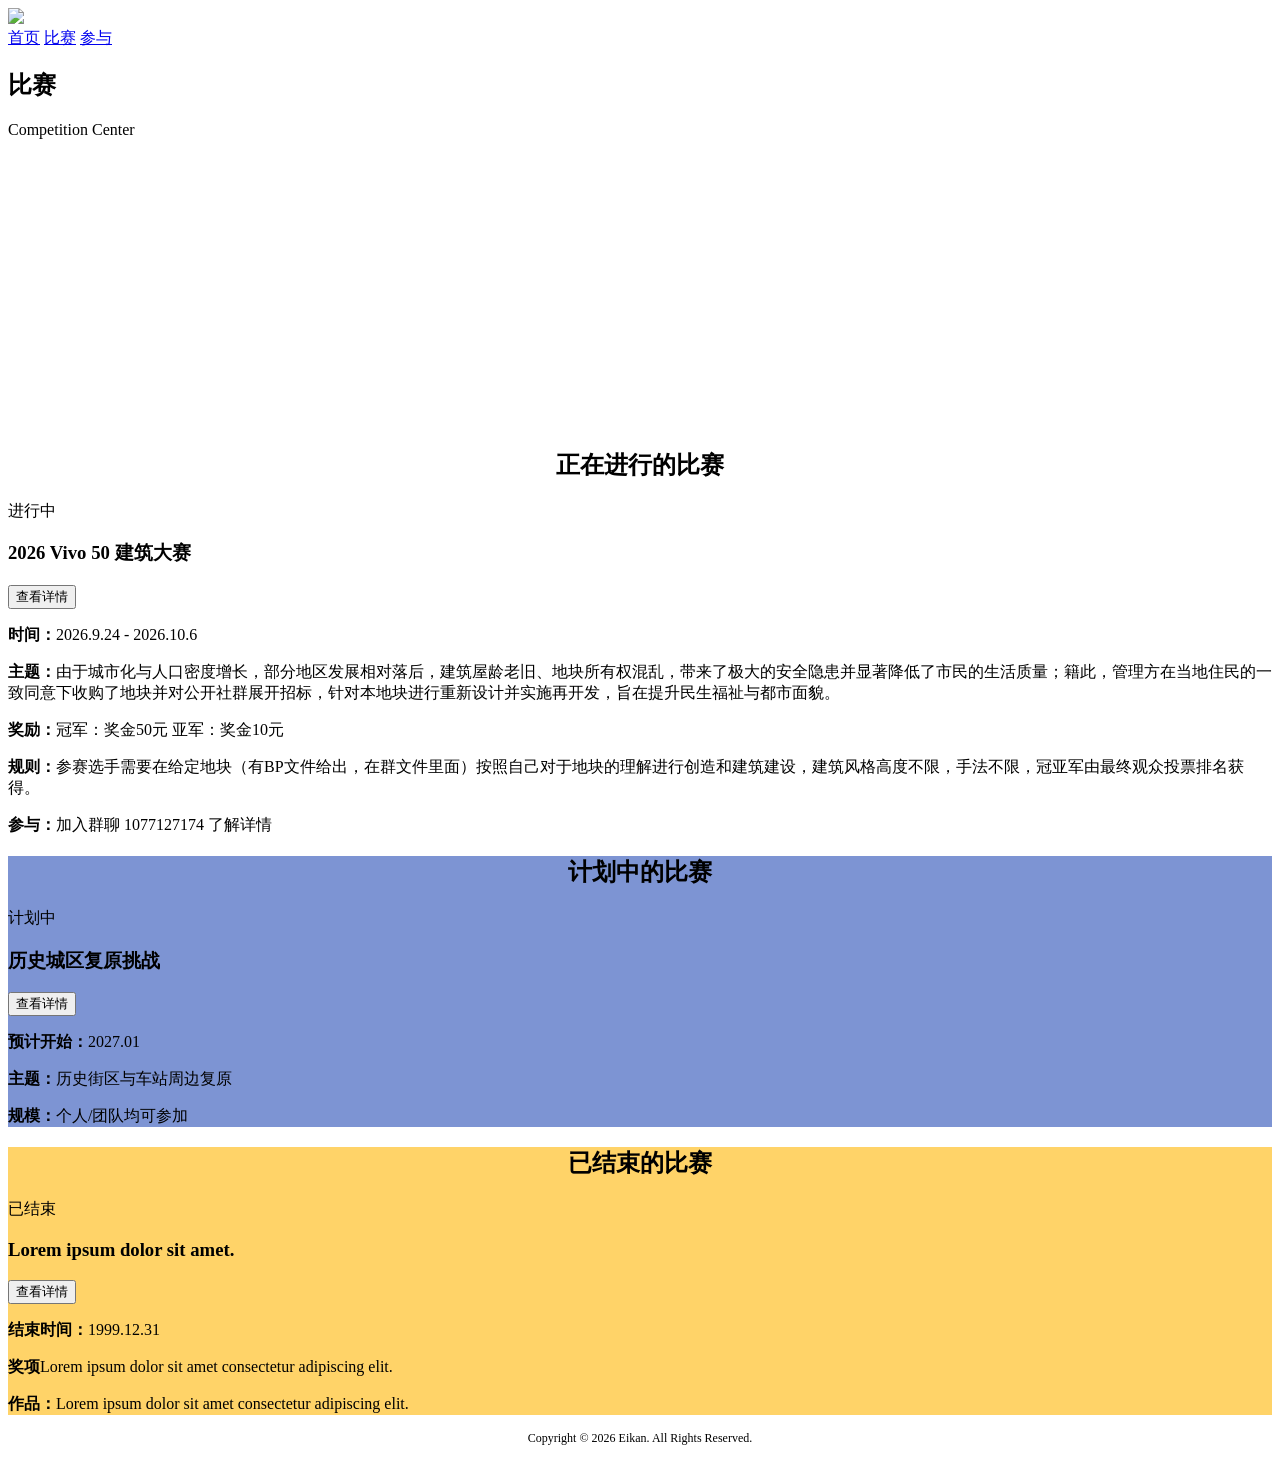
==== competitions.html @ facbaefb "Create competitions.html" ====
<!DOCTYPE html>
<html lang="zh-CN">
<head>
  <meta charset="UTF-8">
  <title>比赛 | Eikan City</title>
  <link rel="stylesheet" href="style.css">
</head>

<body>

<header>
  <img src="image/logo.png" class="logo">
  <nav>
    <a href="index.html">首页</a>
    <a href="competitions.html">比赛</a>
    <a href="join.html">参与</a>
  </nav>
</header>

<section class="hero" style="height:40vh;">
  <h1>比赛</h1>
  <p>Competition Center</p>
</section>

<section class="block">
  <h2 style="text-align:center">正在进行的比赛</h2>

  <div class="competition-card">
    <div class="competition-header">
      <span class="status ongoing">进行中</span>
      <h3>2026 Vivo 50 建筑大赛</h3>
    </div>

    <button class="expand-btn">查看详情</button>

    <div class="competition-content">
      <p><strong>时间：</strong>2026.9.24 - 2026.10.6</p>
      <p><strong>主题：</strong>由于城市化与人口密度增长，部分地区发展相对落后，建筑屋龄老旧、地块所有权混乱，带来了极大的安全隐患并显著降低了市民的生活质量；籍此，管理方在当地住民的一致同意下收购了地块并对公开社群展开招标，针对本地块进行重新设计并实施再开发，旨在提升民生福祉与都市面貌。</p>
      <p><strong>奖励：</strong>冠军：奖金50元 亚军：奖金10元</p>
      <p><strong>规则：</strong>参赛选手需要在给定地块（有BP文件给出，在群文件里面）按照自己对于地块的理解进行创造和建筑建设，建筑风格高度不限，手法不限，冠亚军由最终观众投票排名获得。</p>
      <p><strong>参与：</strong>加入群聊 1077127174 了解详情</p>
    </div>
  </div>
</section>

<section class="block" style="background-color:#5D7AC9CC">
  <h2 style="text-align:center">计划中的比赛</h2>

  <div class="competition-card">
    <div class="competition-header">
      <span class="status planned">计划中</span>
      <h3>历史城区复原挑战</h3>
    </div>

    <button class="expand-btn">查看详情</button>

    <div class="competition-content">
      <p><strong>预计开始：</strong>2027.01</p>
      <p><strong>主题：</strong>历史街区与车站周边复原</p>
      <p><strong>规模：</strong>个人/团队均可参加</p>
    </div>
  </div>
</section>

<section class="block" style="background-color:#FFC843CC">
  <h2 style="text-align:center">已结束的比赛</h2>

  <div class="competition-card">
    <div class="competition-header">
      <span class="status ended">已结束</span>
      <h3>Lorem ipsum dolor sit amet.</h3>
    </div>

    <button class="expand-btn">查看详情</button>

    <div class="competition-content">
      <p><strong>结束时间：</strong>1999.12.31</p>
      <p><strong>奖项</strong>Lorem ipsum dolor sit amet consectetur adipiscing elit.</p>
      <p><strong>作品：</strong>Lorem ipsum dolor sit amet consectetur adipiscing elit.</p>
    </div>
  </div>
</section>

<footer>
  <p style="text-align:center;font-size:12px;">
    Copyright © 2026 Eikan. All Rights Reserved.
  </p>
</footer>

</body>
</html>
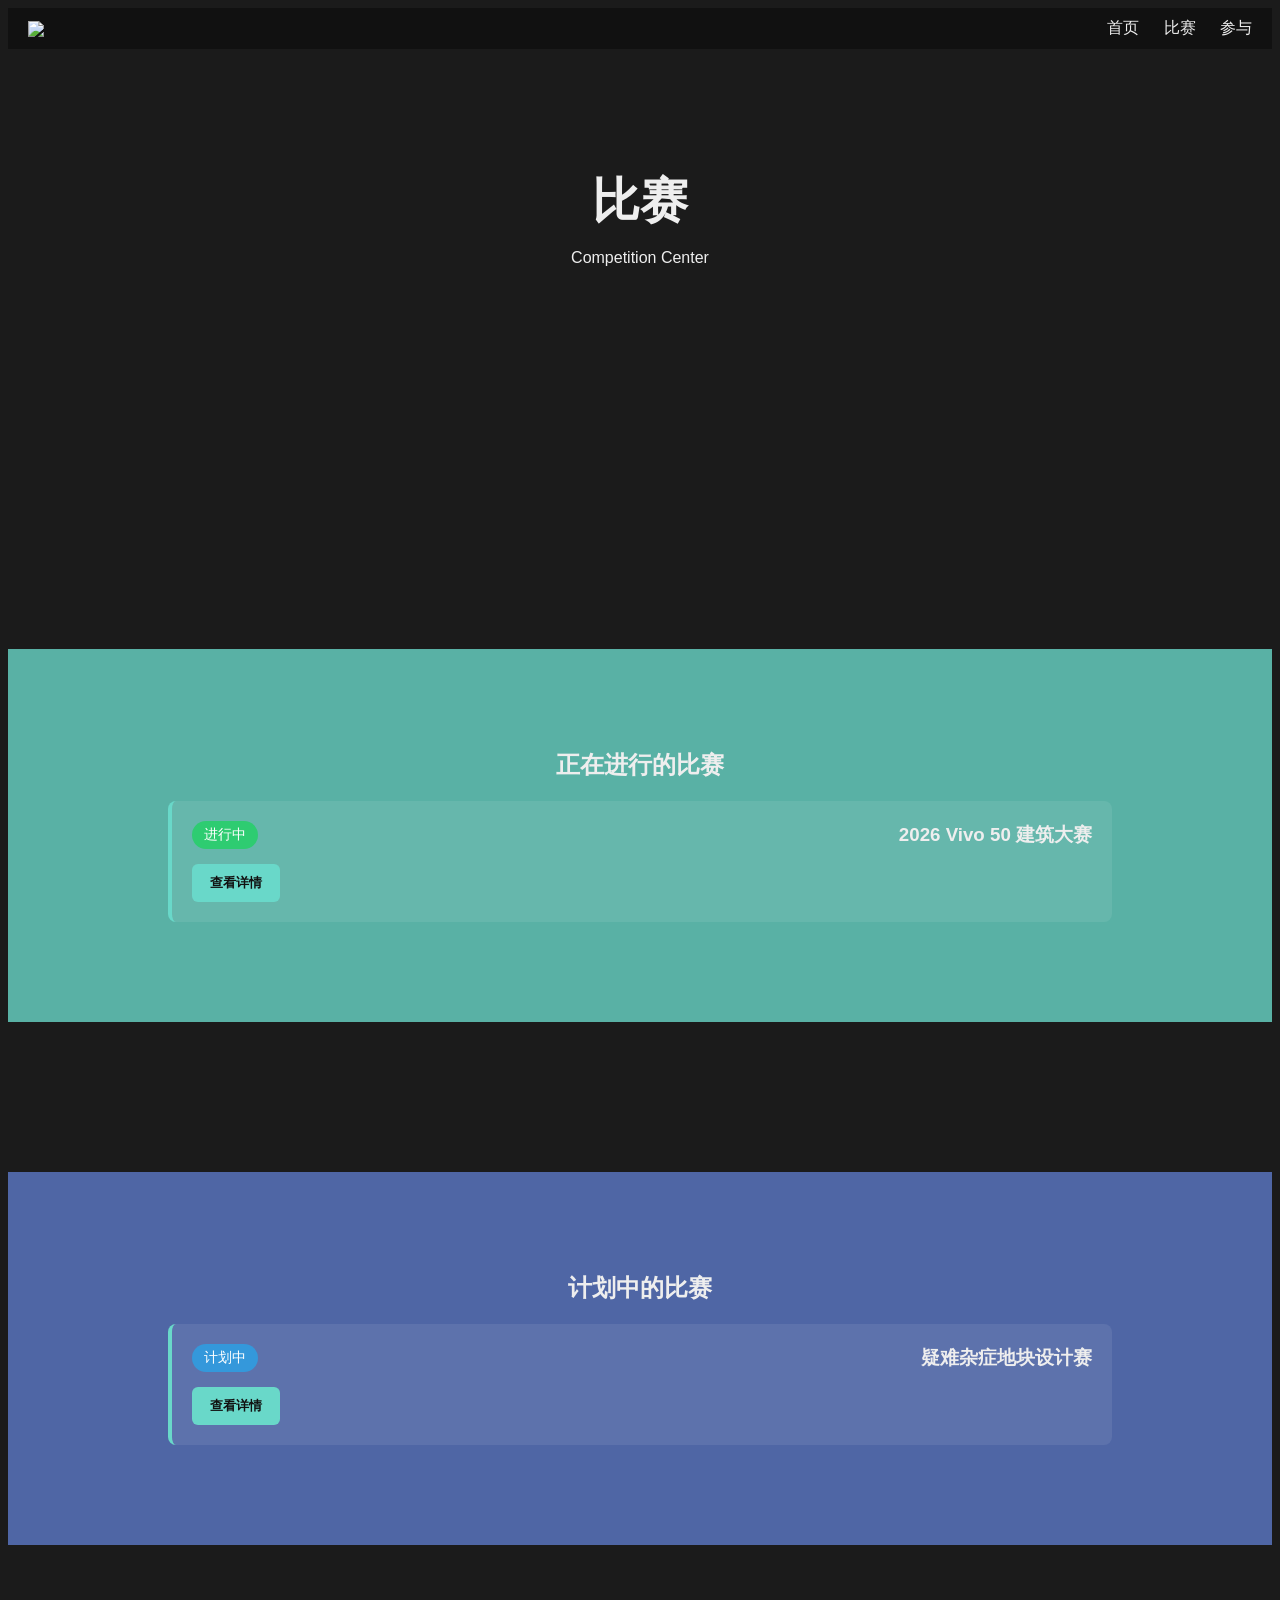
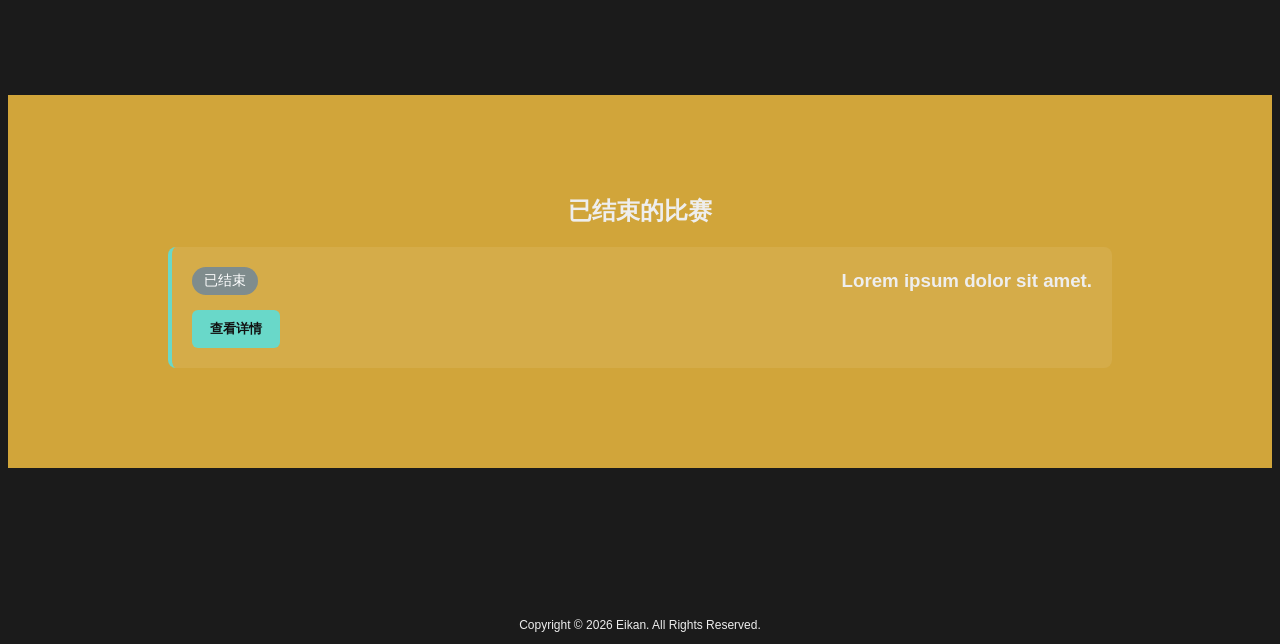
==== commit 599c918e: "Update competition details in competitions.html" ====
--- a/competitions.html
+++ b/competitions.html
@@ -49,15 +49,14 @@
   <div class="competition-card">
     <div class="competition-header">
       <span class="status planned">计划中</span>
-      <h3>历史城区复原挑战</h3>
+      <h3>疑难杂症地块设计赛</h3>
     </div>
 
     <button class="expand-btn">查看详情</button>
 
     <div class="competition-content">
       <p><strong>预计开始：</strong>2027.01</p>
-      <p><strong>主题：</strong>历史街区与车站周边复原</p>
-      <p><strong>规模：</strong>个人/团队均可参加</p>
+      <p><strong>主题：</strong>带有保护建筑或不完整地块上的再开发与建设</p>
     </div>
   </div>
 </section>
--- a/style.css
+++ b/style.css
@@ -0,0 +1,175 @@
+body {
+  font-family: "Microsoft YaHei", "PingFang SC", "SimHei", "Arial", sans-serif;
+  background: #1b1b1b;
+  color: #eee;
+  min-height: 200vh;
+}
+
+header {
+  background: #111;
+  padding: 10px 20px;
+  display: flex;
+  align-items: center;
+  justify-content: space-between;
+}
+
+nav a {
+  color: #eee;
+  margin-left: 20px;
+  text-decoration: none;
+}
+
+.hero {
+  background: url('image/banner_o.png') center/cover no-repeat;
+    height: 80vh; /* full screen */
+  padding: 120px 20px;
+  text-align: center;
+}
+.spacer {
+  height: 600px;
+  display: flex;
+  align-items: center;
+  justify-content: center;
+}
+
+.hero h1 {
+  font-size: 48px;
+  margin: 0;
+}
+
+/* Animations */
+.reveal, .fade-section, .fly-left, .fly-right, .fly-up, .fly-down {
+  opacity: 0;
+  transition: all 0.8s ease-out;
+}
+
+.reveal.active, .fade-section.active,
+.fly-left.active, .fly-right.active,
+.fly-up.active, .fly-down.active {
+  opacity: 1;
+  transform: translate(0,0);
+}
+
+.fly-left { transform: translateX(-80px); }
+.fly-right { transform: translateX(80px); }
+.fly-up { transform: translateY(80px); }
+.fly-down { transform: translateY(-80px); }
+
+.fly-away {
+  animation: flyOut 1.2s forwards;
+}
+
+@keyframes flyOut {
+  0% { opacity: 1; transform: translateY(0); }
+  100% { opacity: 0; transform: translateY(-60px); }
+}
+
+.parallax {
+  background-size: cover;
+  background-position: center;
+  transition: background-position 0.2s linear;
+}
+.carousel {
+  overflow: hidden;
+  max-width: 80%;
+  margin: auto;
+}
+
+.carousel-track {
+  display: flex;
+  animation: scroll-left 10s linear infinite;
+}
+
+.slide {
+  flex: 0 0 auto;
+  margin: 0 10px;
+}
+
+.slide img {
+  width: 300px;
+  height: auto;
+  border: 4px solid #69D8C9FF;
+}
+
+/* Pause on hover */
+.carousel:hover .carousel-track {
+  animation-play-state: paused;
+}
+
+@keyframes scroll-left {
+  0%   { transform: translateX(0); }
+  100% { transform: translateX(-108%); }
+}
+
+.block {
+  margin-bottom: 150px;
+  padding: 80px 40px;
+  background-color: #69D8C9CC; /* Euro-American accent */
+}
+
+/* Competition Page */
+
+.competition-card {
+  background: rgba(255,255,255,0.08);
+  border-left: 4px solid #69D8C9;
+  margin: 20px auto;
+  padding: 20px;
+  max-width: 900px;
+  border-radius: 8px;
+}
+
+.competition-header {
+  display: flex;
+  justify-content: space-between;
+  align-items: center;
+  gap: 20px;
+}
+
+.competition-header h3 {
+  margin: 0;
+}
+
+.status {
+  color: white;
+  padding: 5px 12px;
+  border-radius: 20px;
+  font-size: 14px;
+}
+
+.status.ongoing {
+  background: #2ecc71;
+}
+
+.status.planned {
+  background: #3498db;
+}
+
+.status.ended {
+  background: #7f8c8d;
+}
+
+.expand-btn {
+  margin-top: 15px;
+  background: #69D8C9;
+  border: none;
+  padding: 10px 18px;
+  cursor: pointer;
+  border-radius: 6px;
+  color: #111;
+  font-weight: bold;
+}
+
+.expand-btn:hover {
+  opacity: 0.9;
+}
+
+.competition-content {
+  max-height: 0;
+  overflow: hidden;
+  transition: all 0.35s ease;
+}
+
+.competition-content.open {
+  max-height: 500px;
+  margin-top: 15px;
+}
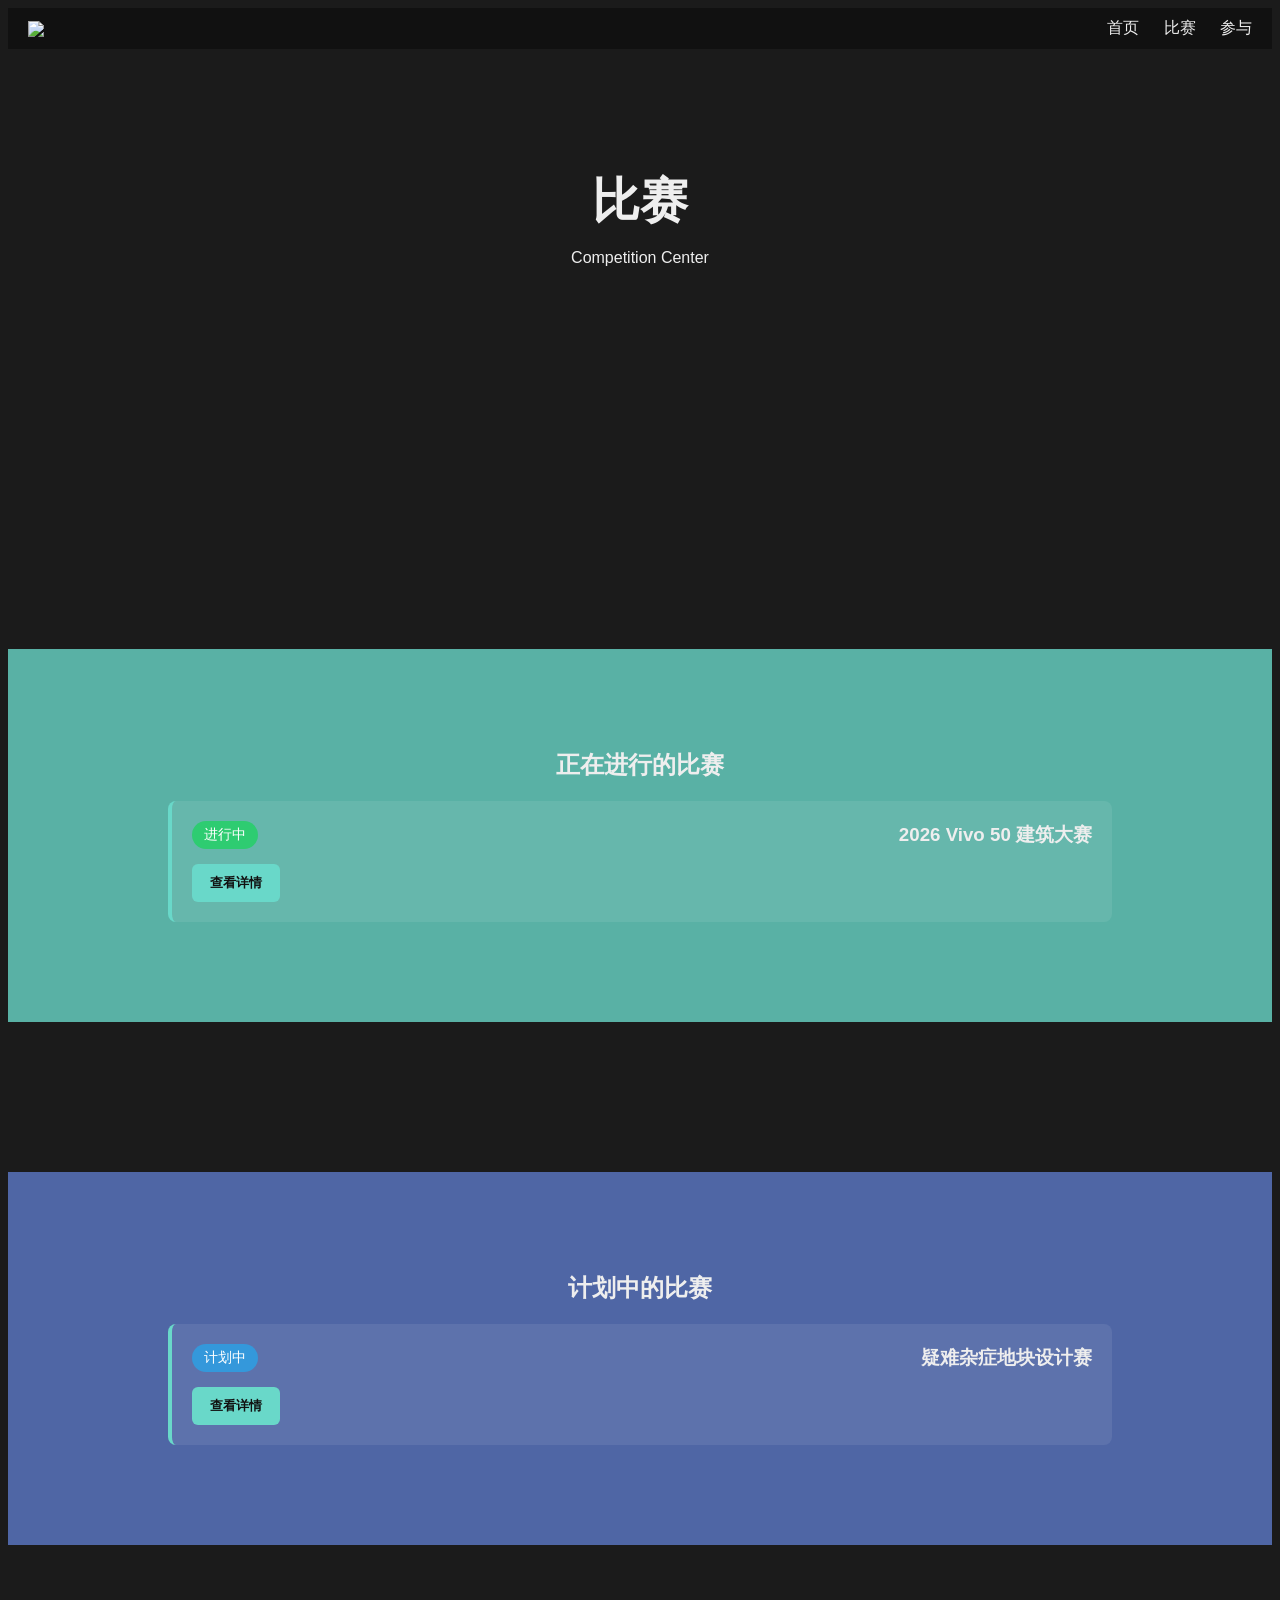
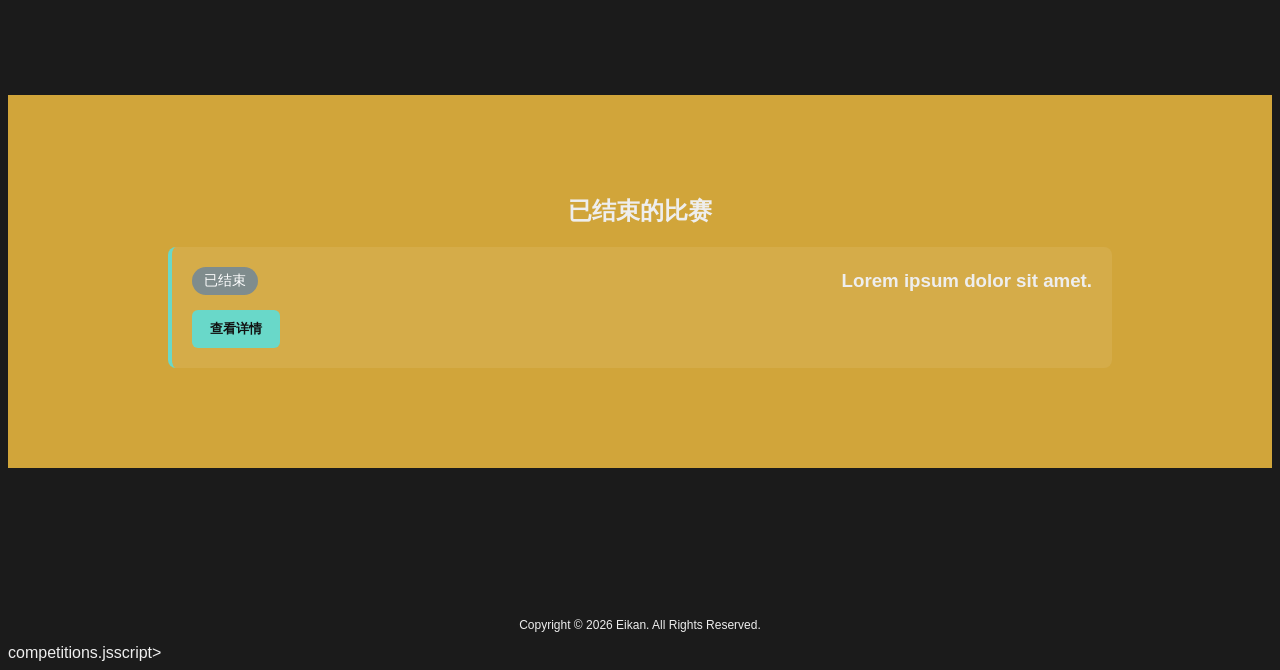
==== commit a91a748e: "Fix footer closing tag in competitions.html" ====
--- a/competitions.html
+++ b/competitions.html
@@ -85,6 +85,6 @@
     Copyright © 2026 Eikan. All Rights Reserved.
   </p>
 </footer>
-
+competitions.jsscript>
 </body>
 </html>
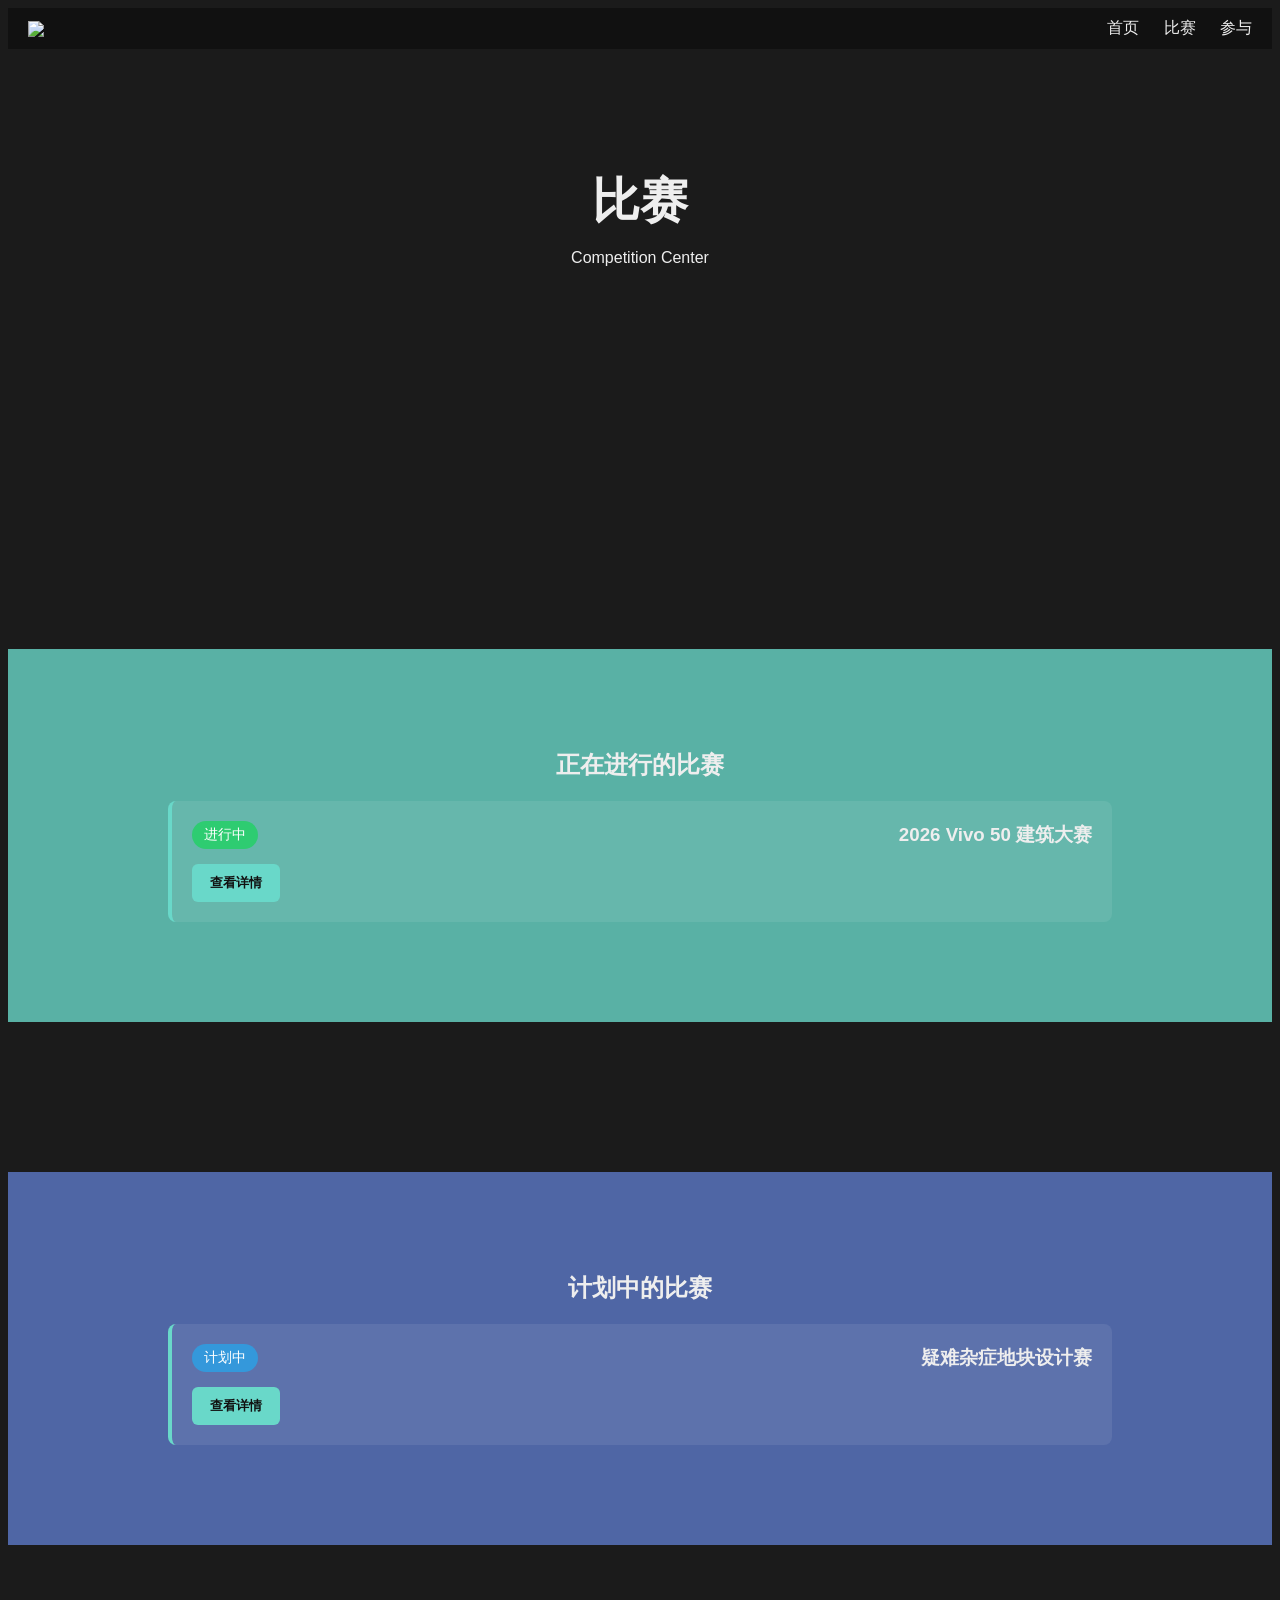
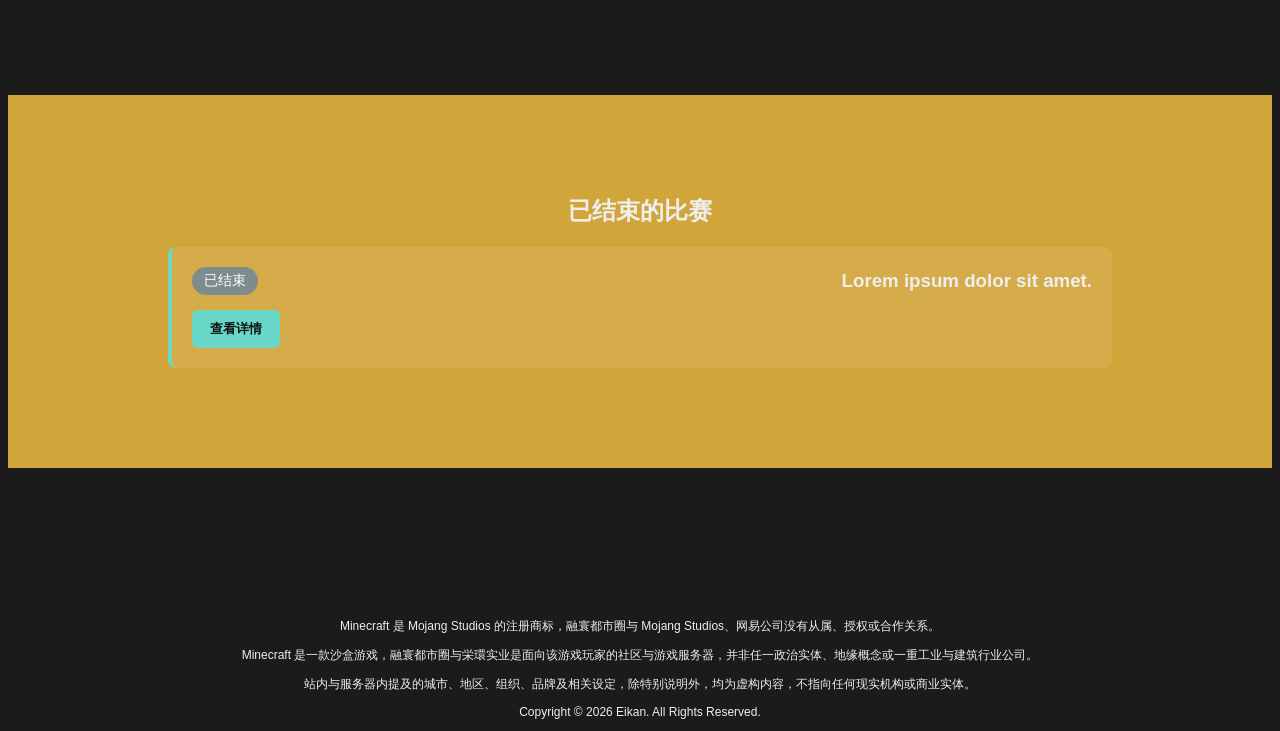
==== commit 938c6c90: "Revise footer in competitions.html Updated footer content with copyright and trademark information." ====
--- a/competitions.html
+++ b/competitions.html
@@ -80,11 +80,13 @@
   </div>
 </section>
 
-<footer>
-  <p style="text-align:center;font-size:12px;">
-    Copyright © 2026 Eikan. All Rights Reserved.
-  </p>
-</footer>
-competitions.jsscript>
+  <footer>
+    <p style="text-align: center;font-size: 12px;">Minecraft 是 Mojang Studios 的注册商标，融寰都市圈与 Mojang Studios、网易公司没有从属、授权或合作关系。</p>
+  <p style="text-align: center;font-size: 12px;">Minecraft 是一款沙盒游戏，融寰都市圈与栄環实业是面向该游戏玩家的社区与游戏服务器，并非任一政治实体、地缘概念或一重工业与建筑行业公司。</p>
+    <p style="text-align: center;font-size: 12px;">站内与服务器内提及的城市、地区、组织、品牌及相关设定，除特别说明外，均为虚构内容，不指向任何现实机构或商业实体。</p>
+      <p style="text-align: center;font-size: 12px;">Copyright © 2026 Eikan. All Rights Reserved.</p>
+  </footer>
+
+  <script src="competitions.js"></script>
 </body>
 </html>
